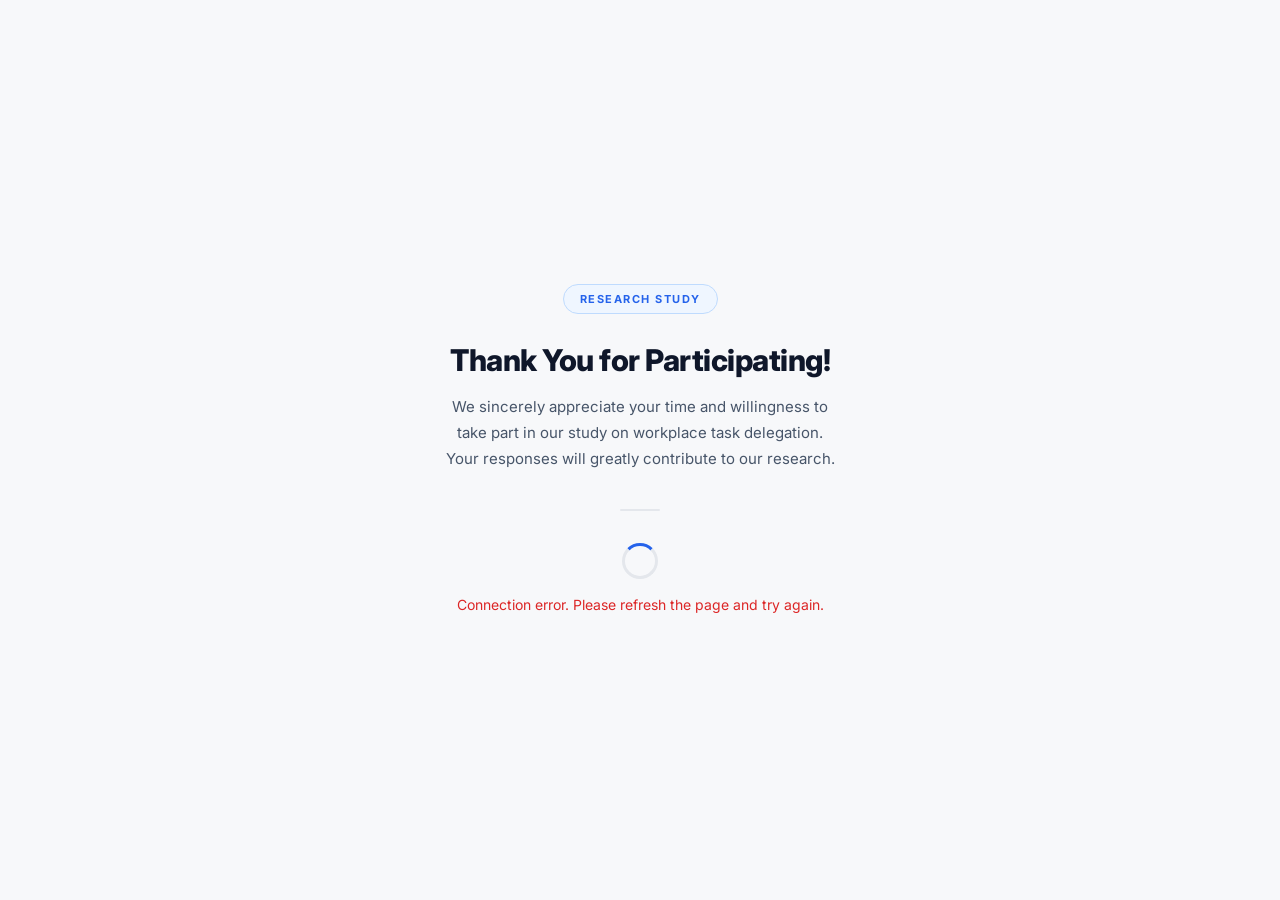
==== index.html @ aa2f0b3f "Add files via upload" ====
<!DOCTYPE html>
<html lang="en">
<head>
  <meta charset="UTF-8">
  <meta name="viewport" content="width=device-width, initial-scale=1.0">
  <title>Welcome — AI Secretary Study</title>
  <link rel="stylesheet" href="css/style.css">
  <style>
    body { min-height: 100vh; display: flex; align-items: center; justify-content: center; }

    .welcome-wrap {
      width: 100%;
      max-width: 520px;
      padding: 48px 24px;
      text-align: center;
    }

    .study-badge {
      display: inline-block;
      background: var(--blue-lt);
      border: 1px solid var(--blue-bd);
      color: var(--blue);
      font-size: 11px;
      font-weight: 700;
      text-transform: uppercase;
      letter-spacing: 1.5px;
      padding: 5px 16px;
      border-radius: 20px;
      margin-bottom: 28px;
    }

    .welcome-title {
      font-size: 30px;
      font-weight: 800;
      color: var(--text);
      letter-spacing: -0.5px;
      line-height: 1.25;
      margin-bottom: 14px;
    }

    .welcome-sub {
      font-size: 15px;
      color: var(--text-md);
      line-height: 1.75;
      max-width: 400px;
      margin: 0 auto 36px;
    }

    .divider { width: 40px; height: 2px; background: var(--border); margin: 32px auto; border-radius: 1px; }

    /* Loading state */
    #state-loading { display: flex; flex-direction: column; align-items: center; gap: 14px; }
    #state-loading.hidden { display: none; }

    .loading-label {
      font-size: 14px;
      color: var(--text-sm);
      animation: blink 1.5s ease infinite;
    }
    @keyframes blink {
      0%, 100% { opacity: 1; }
      50%       { opacity: 0.45; }
    }

    /* Ready state */
    #state-ready { display: none; }
    #state-ready.show { display: block; animation: fadeUp 0.45s ease; }

    .pid-box {
      display: inline-block;
      font-family: monospace;
      font-size: 15px;
      font-weight: 700;
      color: var(--blue);
      background: var(--blue-lt);
      border: 1px solid var(--blue-bd);
      padding: 6px 22px;
      border-radius: var(--r-sm);
      margin: 8px 0 24px;
    }

    .ready-sub {
      font-size: 14px;
      color: var(--text-sm);
      line-height: 1.65;
      margin-bottom: 28px;
    }
  </style>
</head>
<body>
<div class="welcome-wrap">

  <span class="study-badge">Research Study</span>

  <h1 class="welcome-title">Thank You for Participating!</h1>

  <p class="welcome-sub">
    We sincerely appreciate your time and willingness to take part in our study on workplace task delegation.
    Your responses will greatly contribute to our research.
  </p>

  <div class="divider"></div>

  <!-- Loading state (while assigning condition) -->
  <div id="state-loading">
    <div class="spinner"></div>
    <p class="loading-label">Assigning your study condition…</p>
  </div>

  <!-- Ready state (after condition assigned) -->
  <div id="state-ready">
    <p class="text-sm text-muted" style="margin-bottom:4px;">Your Assigned Condition</p>
    <div class="cond-box" id="cond-box" style="
      font-size: 18px;
      font-weight: 700;
      padding: 10px 24px;
      border-radius: var(--r-md);
      margin: 0 auto 24px;
      display: inline-block;
    "></div>

    <p class="text-sm text-muted">Your Participant ID</p>
    <div class="pid-box" id="pid-box">–</div>

    <p class="ready-sub">
      Your study session has been prepared.<br>
      This survey will take approximately <strong style="color:var(--text);">7 minutes</strong> to complete.
    </p>

    <button class="btn btn-primary" style="min-width:220px; min-height:52px; font-size:15px;" onclick="proceed()">
      Begin Survey &nbsp;→
    </button>
    <p class="text-sm text-muted mt-8">By continuing you confirm voluntary, anonymous participation in this research study.</p>
  </div>

</div>

<script src="js/config.js"></script>
<script src="js/app.js"></script>
<script>
  window.addEventListener('DOMContentLoaded', assignCondition);

  async function assignCondition() {
    // Small delay so the loading state is visible
    await new Promise(r => setTimeout(r, 900));

    try {
      // POST to Google Apps Script
      const res = await fetch(window.AppConfig.GOOGLE_SCRIPT_URL, {
        method: 'POST',
        headers: { 'Content-Type': 'text/plain;charset=utf-8' },
        body: JSON.stringify({ action: 'assign' })
      });
      if (!res.ok) throw new Error('Server error');
      const { participant_id, condition } = await res.json();

      saveSurveyData({
        participantId: participant_id,
        condition,
        timestamp: new Date().toISOString(),
        demographics: null,
        scenarios: [],
        postSurvey: null
      });

      // Transition to ready state
      document.getElementById('pid-box').textContent = participant_id;
      
      const condBox = document.getElementById('cond-box');
      if (condition === 1) {
        condBox.textContent = 'AI Secretary';
        condBox.style.color = '#2563EB';
        condBox.style.backgroundColor = '#EFF6FF';
        condBox.style.border = '1px solid #BFDBFE';
      } else {
        condBox.textContent = 'Human Secretary';
        condBox.style.color = '#92400E';
        condBox.style.backgroundColor = '#FFFBEB';
        condBox.style.border = '1px solid #FDE68A';
      }

      document.getElementById('state-loading').classList.add('hidden');
      document.getElementById('state-ready').classList.add('show');

    } catch (err) {
      document.querySelector('.loading-label').style.animation = 'none';
      document.querySelector('.loading-label').textContent =
        'Connection error. Please refresh the page and try again.';
      document.querySelector('.loading-label').style.color = 'var(--red)';
    }
  }

  function proceed() {
    window.location.href = 'intro.html';
  }
</script>
</body>
</html>
---- css/style.css ----
@import url('https://fonts.googleapis.com/css2?family=Inter:wght@300;400;500;600;700;800&display=swap');

/* ── Variables ─────────────────────────────────────────────── */
:root {
  --bg:        #F7F8FA;
  --surface:   #FFFFFF;
  --border:    #E4E7EC;
  --border-md: #CBD5E1;

  --blue:      #2563EB;
  --blue-lt:   #EFF6FF;
  --blue-dk:   #1D4ED8;
  --blue-bd:   #BFDBFE;

  --green:     #16A34A;
  --green-bg:  #F0FDF4;
  --green-bd:  #BBF7D0;

  --red:       #DC2626;
  --red-bg:    #FEF2F2;
  --red-bd:    #FECACA;

  --text:      #0F172A;
  --text-md:   #475569;
  --text-sm:   #64748B;
  --text-xs:   #94A3B8;

  --r-sm:  8px;
  --r:     12px;
  --r-lg:  16px;
  --r-xl:  24px;

  --s-sm:    0 1px 2px rgba(0,0,0,.06);
  --s:       0 1px 3px rgba(0,0,0,.08), 0 1px 2px rgba(0,0,0,.04);
  --s-md:    0 4px 12px rgba(0,0,0,.08);
  --s-lg:    0 8px 30px rgba(0,0,0,.1);
  --s-modal: 0 20px 60px rgba(0,0,0,.18);
}

/* ── Reset ─────────────────────────────────────────────────── */
*, *::before, *::after { margin:0; padding:0; box-sizing:border-box; }
html { scroll-behavior:smooth; }

body {
  font-family: 'Inter', -apple-system, BlinkMacSystemFont, sans-serif;
  background: var(--bg);
  color: var(--text);
  line-height: 1.65;
  -webkit-font-smoothing: antialiased;
  min-height: 100vh;
}

/* ── Layout ────────────────────────────────────────────────── */
.page-wrap {
  min-height: 100vh;
  display: flex;
  flex-direction: column;
  align-items: center;
}

.container {
  width: 100%;
  max-width: 720px;
  padding: 0 24px;
  margin: 0 auto;
}

/* ── Header ────────────────────────────────────────────────── */
.site-header {
  width: 100%;
  background: var(--surface);
  border-bottom: 1px solid var(--border);
  padding: 15px 32px;
  display: flex;
  align-items: center;
  justify-content: space-between;
  position: sticky;
  top: 0;
  z-index: 100;
  box-shadow: var(--s-sm);
}

.logo {
  font-size: 15px;
  font-weight: 700;
  color: var(--blue);
  letter-spacing: -0.2px;
}

.pid-tag {
  font-size: 11.5px;
  font-weight: 500;
  color: var(--text-sm);
  background: var(--bg);
  border: 1px solid var(--border);
  padding: 4px 12px;
  border-radius: 20px;
  font-family: monospace;
}

/* ── Progress ──────────────────────────────────────────────── */
.progress-wrap {
  width: 100%;
  max-width: 720px;
  background: var(--surface);
  border-bottom: 1px solid var(--border);
  padding: 11px 24px;
}

.progress-meta {
  display: flex;
  justify-content: space-between;
  align-items: center;
  margin-bottom: 6px;
}

.progress-label {
  font-size: 11px;
  font-weight: 700;
  color: var(--blue);
  text-transform: uppercase;
  letter-spacing: 0.9px;
}

.progress-step-text {
  font-size: 11px;
  color: var(--text-xs);
}

.progress-track {
  height: 3px;
  background: var(--border);
  border-radius: 2px;
  overflow: hidden;
}

.progress-fill {
  height: 100%;
  background: var(--blue);
  border-radius: 2px;
  transition: width 0.5s ease;
}

/* ── Cards ─────────────────────────────────────────────────── */
.card {
  background: var(--surface);
  border: 1px solid var(--border);
  border-radius: var(--r-lg);
  padding: 28px 32px;
  box-shadow: var(--s);
}

/* ── Typography ────────────────────────────────────────────── */
.page-title {
  font-size: 26px;
  font-weight: 700;
  color: var(--text);
  letter-spacing: -0.4px;
  line-height: 1.3;
}

.page-sub {
  font-size: 15px;
  color: var(--text-md);
  margin-top: 6px;
  line-height: 1.6;
}

.eyebrow {
  display: inline-block;
  font-size: 11px;
  font-weight: 700;
  text-transform: uppercase;
  letter-spacing: 1.4px;
  color: var(--blue);
  margin-bottom: 12px;
}

.tag {
  display: inline-flex;
  align-items: center;
  padding: 4px 12px;
  border-radius: 20px;
  font-size: 12px;
  font-weight: 600;
}
.tag-blue {
  background: var(--blue-lt);
  color: var(--blue);
  border: 1px solid var(--blue-bd);
}

/* ── Buttons ───────────────────────────────────────────────── */
.btn {
  display: inline-flex;
  align-items: center;
  justify-content: center;
  gap: 6px;
  padding: 12px 28px;
  border-radius: var(--r-sm);
  border: none;
  font-family: 'Inter', sans-serif;
  font-size: 14px;
  font-weight: 600;
  cursor: pointer;
  transition: all 0.16s ease;
  text-decoration: none;
}

.btn-primary {
  background: var(--blue);
  color: #fff;
  box-shadow: 0 1px 3px rgba(37,99,235,.25);
}
.btn-primary:hover {
  background: var(--blue-dk);
  transform: translateY(-1px);
  box-shadow: 0 4px 12px rgba(37,99,235,.3);
}
.btn-primary:active { transform: translateY(0); }
.btn-primary:disabled {
  background: var(--border-md);
  color: var(--text-xs);
  cursor: not-allowed;
  transform: none;
  box-shadow: none;
}

.btn-ghost {
  background: transparent;
  border: 1px solid var(--border-md);
  color: var(--text-md);
}
.btn-ghost:hover {
  background: var(--bg);
  border-color: var(--text-xs);
  color: var(--text);
}

/* ── Form: Labels ──────────────────────────────────────────── */
.form-label {
  display: block;
  font-size: 15px;
  font-weight: 600;
  color: var(--text);
  margin-bottom: 12px;
  line-height: 1.5;
}

.qnum { color: var(--blue); font-weight: 700; margin-right: 4px; }

/* ── Radio List ────────────────────────────────────────────── */
.radio-list { display: flex; flex-direction: column; gap: 8px; }

.radio-item {
  display: flex;
  align-items: center;
  gap: 12px;
  padding: 12px 16px;
  background: var(--surface);
  border: 1.5px solid var(--border);
  border-radius: var(--r-sm);
  cursor: pointer;
  transition: all 0.14s ease;
  user-select: none;
  position: relative;
}
.radio-item:hover {
  border-color: #93C5FD;
  background: var(--blue-lt);
}
.radio-item.selected {
  border-color: var(--blue);
  background: var(--blue-lt);
}
.radio-item input[type="radio"] {
  position: absolute;
  opacity: 0;
  pointer-events: none;
}

.radio-dot {
  width: 18px;
  height: 18px;
  border: 2px solid var(--border-md);
  border-radius: 50%;
  flex-shrink: 0;
  display: flex;
  align-items: center;
  justify-content: center;
  transition: all 0.14s;
}
.radio-item.selected .radio-dot {
  border-color: var(--blue);
  background: var(--blue);
}
.radio-item.selected .radio-dot::after {
  content: '';
  width: 6px;
  height: 6px;
  background: white;
  border-radius: 50%;
  display: block;
}
.radio-text {
  font-size: 14px;
  color: var(--text-md);
  transition: color 0.14s;
  line-height: 1.5;
}
.radio-item.selected .radio-text { color: var(--text); font-weight: 500; }

/* ── Text Input ────────────────────────────────────────────── */
.form-input {
  width: 100%;
  padding: 11px 14px;
  border: 1.5px solid var(--border);
  border-radius: var(--r-sm);
  font-family: 'Inter', sans-serif;
  font-size: 14px;
  color: var(--text);
  background: var(--surface);
  outline: none;
  transition: border-color 0.14s, box-shadow 0.14s;
}
.form-input:focus {
  border-color: var(--blue);
  box-shadow: 0 0 0 3px rgba(37,99,235,.1);
}
.form-input::placeholder { color: var(--text-xs); }

/* ── Likert Scale ──────────────────────────────────────────── */
.question-block {
  padding: 20px 0;
  border-bottom: 1px solid var(--border);
}
.question-block:last-child { border-bottom: none; }

.q-text {
  font-size: 14px;
  color: var(--text-md);
  line-height: 1.65;
  margin-bottom: 16px;
}
.q-num {
  font-weight: 700;
  color: var(--blue);
  margin-right: 4px;
}

.likert-row { display: flex; flex-direction: column; gap: 6px; }

.likert-endpoint-labels {
  display: flex;
  justify-content: space-between;
  font-size: 10.5px;
  font-weight: 600;
  color: var(--text-xs);
  text-transform: uppercase;
  letter-spacing: 0.4px;
}

.likert-btns { display: flex; gap: 4px; }

.lk-btn {
  flex: 1;
  aspect-ratio: 1;
  max-width: 50px;
  border: 1.5px solid var(--border);
  background: var(--surface);
  color: var(--text-md);
  border-radius: var(--r-sm);
  font-size: 13px;
  font-weight: 600;
  cursor: pointer;
  transition: all 0.14s ease;
  font-family: 'Inter', sans-serif;
  display: flex;
  align-items: center;
  justify-content: center;
}
.lk-btn:hover {
  border-color: var(--blue);
  color: var(--blue);
  background: var(--blue-lt);
}
.lk-btn.selected {
  background: var(--blue);
  border-color: var(--blue);
  color: white;
  transform: scale(1.1);
  box-shadow: 0 2px 8px rgba(37,99,235,.28);
}

/* ── Yes / No Buttons ──────────────────────────────────────── */
.decision-row {
  display: flex;
  gap: 16px;
  justify-content: center;
  margin-top: 24px;
}

.btn-yes, .btn-no {
  flex: 1;
  max-width: 190px;
  min-height: 72px;
  border-radius: 14px;
  font-family: 'Inter', sans-serif;
  font-size: 20px;
  font-weight: 700;
  cursor: pointer;
  transition: all 0.18s ease;
  display: flex;
  align-items: center;
  justify-content: center;
  gap: 8px;
  border: 2px solid;
}

.btn-yes {
  background: var(--green-bg);
  border-color: var(--green-bd);
  color: var(--green);
}
.btn-yes:hover, .btn-yes.active {
  background: var(--green);
  border-color: var(--green);
  color: white;
  transform: scale(1.04);
  box-shadow: 0 4px 16px rgba(22,163,74,.25);
}
.btn-yes.locked { pointer-events: none; }
.btn-yes.locked:not(.active) { opacity: 0.4; }

.btn-no {
  background: var(--red-bg);
  border-color: var(--red-bd);
  color: var(--red);
}
.btn-no:hover, .btn-no.active {
  background: var(--red);
  border-color: var(--red);
  color: white;
  transform: scale(1.04);
  box-shadow: 0 4px 16px rgba(220,38,38,.25);
}
.btn-no.locked { pointer-events: none; }
.btn-no.locked:not(.active) { opacity: 0.4; }

/* ── Feedback chip ─────────────────────────────────────────── */
.feedback-chip {
  display: none;
  padding: 10px 16px;
  border-radius: var(--r-sm);
  font-size: 13.5px;
  font-weight: 500;
  margin-top: 16px;
  text-align: center;
}
.feedback-chip.yes-chip {
  display: block;
  background: var(--green-bg);
  border: 1px solid var(--green-bd);
  color: var(--green);
}
.feedback-chip.no-chip {
  display: block;
  background: var(--red-bg);
  border: 1px solid var(--red-bd);
  color: var(--red);
}

/* ── Reveal panel ──────────────────────────────────────────── */
.reveal-panel { display: none; }
.reveal-panel.show {
  display: block;
  animation: fadeUp 0.45s ease forwards;
}

/* ── Info box ──────────────────────────────────────────────── */
.info-box {
  background: var(--blue-lt);
  border: 1px solid var(--blue-bd);
  border-radius: var(--r-sm);
  padding: 12px 16px;
  font-size: 13.5px;
  color: var(--blue-dk);
  line-height: 1.6;
}

/* ── Small scenario image (on main page, after modal) ──────── */
.scenario-img-card {
  width: 100%;
  border-radius: var(--r-lg);
  overflow: hidden;
  border: 1px solid var(--border);
  background: #F1F3F5;
  position: relative;
}
.scenario-img-card img {
  width: 100%;
  height: 240px;
  object-fit: cover;
  display: block;
}
.scenario-img-placeholder {
  height: 160px;
  display: flex;
  align-items: center;
  justify-content: center;
  gap: 12px;
  color: var(--text-xs);
  font-size: 13px;
}
.scenario-img-placeholder svg { width: 36px; height: 36px; opacity: 0.3; }

/* ── Fullscreen Overlay ────────────────────────────────────── */
.fs-overlay {
  position: fixed;
  inset: 0;
  z-index: 900;
  background: #111;
  display: flex;
  align-items: center;
  justify-content: center;
  opacity: 1;
  transition: opacity 0.45s ease;
}
.fs-overlay.fade-out { opacity: 0; pointer-events: none; }

.fs-img {
  position: absolute;
  inset: 0;
  width: 100%;
  height: 100%;
  object-fit: contain;
}

.fs-bg-blur {
  position: absolute;
  inset: 0;
  width: 100%;
  height: 100%;
  object-fit: cover;
  filter: blur(24px) brightness(0.3);
  transform: scale(1.05);
}

.fs-placeholder {
  display: flex;
  flex-direction: column;
  align-items: center;
  justify-content: center;
  gap: 16px;
  color: rgba(255,255,255,.45);
  text-align: center;
  padding: 40px;
  position: relative;
  z-index: 2;
}
.fs-placeholder svg { width: 64px; height: 64px; opacity: 0.3; }
.fs-placeholder p { font-size: 15px; }

.fs-badge {
  position: absolute;
  top: 24px;
  left: 24px;
  background: rgba(255,255,255,.12);
  border: 1px solid rgba(255,255,255,.2);
  color: rgba(255,255,255,.9);
  padding: 6px 16px;
  border-radius: 20px;
  font-size: 12.5px;
  font-weight: 600;
  z-index: 2;
  backdrop-filter: blur(4px);
}

.fs-timer-track {
  position: absolute;
  bottom: 0;
  left: 0;
  right: 0;
  height: 4px;
  background: rgba(255,255,255,.15);
  z-index: 2;
}
.fs-timer-bar {
  height: 100%;
  background: #3B82F6;
  width: 100%;
  /* transition applied via JS */
}

.fs-hint {
  position: absolute;
  bottom: 18px;
  left: 50%;
  transform: translateX(-50%);
  color: rgba(255,255,255,.4);
  font-size: 12.5px;
  z-index: 2;
  white-space: nowrap;
  letter-spacing: 0.3px;
}

/* ── Delegation Modal ──────────────────────────────────────── */
.modal-backdrop {
  position: fixed;
  inset: 0;
  z-index: 950;
  background: rgba(0,0,0,.5);
  display: none;
  align-items: center;
  justify-content: center;
  padding: 24px;
  backdrop-filter: blur(3px);
}
.modal-backdrop.show {
  display: flex;
  animation: fadeIn 0.3s ease;
}

.modal-box {
  background: var(--surface);
  border-radius: var(--r-xl);
  padding: 40px 36px;
  max-width: 460px;
  width: 100%;
  box-shadow: var(--s-modal);
  animation: popIn 0.35s cubic-bezier(.34,1.56,.64,1) forwards;
  text-align: center;
}

.modal-scenario-num {
  font-size: 11px;
  font-weight: 700;
  text-transform: uppercase;
  letter-spacing: 1.5px;
  color: var(--blue);
  margin-bottom: 8px;
}

.modal-question {
  font-size: 19px;
  font-weight: 700;
  color: var(--text);
  line-height: 1.45;
  margin-bottom: 6px;
}

.modal-sub {
  font-size: 13px;
  color: var(--text-sm);
  margin-bottom: 2px;
}

/* ── Complete page ─────────────────────────────────────────── */
.check-circle {
  width: 80px;
  height: 80px;
  background: var(--green-bg);
  border: 2px solid var(--green-bd);
  border-radius: 50%;
  display: flex;
  align-items: center;
  justify-content: center;
  margin: 0 auto 24px;
  font-size: 38px;
}

/* ── Utility ───────────────────────────────────────────────── */
.mt-4  { margin-top:  4px; }
.mt-8  { margin-top:  8px; }
.mt-12 { margin-top: 12px; }
.mt-16 { margin-top: 16px; }
.mt-20 { margin-top: 20px; }
.mt-24 { margin-top: 24px; }
.mt-32 { margin-top: 32px; }
.mt-40 { margin-top: 40px; }
.mt-48 { margin-top: 48px; }
.mb-8  { margin-bottom:  8px; }
.mb-16 { margin-bottom: 16px; }
.mb-24 { margin-bottom: 24px; }
.text-center { text-align: center; }
.text-sm  { font-size: 13px; }
.text-muted { color: var(--text-xs); }

/* ── Animations ────────────────────────────────────────────── */
@keyframes fadeUp {
  from { opacity:0; transform:translateY(18px); }
  to   { opacity:1; transform:translateY(0); }
}
@keyframes fadeIn {
  from { opacity:0; }
  to   { opacity:1; }
}
@keyframes popIn {
  from { opacity:0; transform:scale(.9); }
  to   { opacity:1; transform:scale(1); }
}
@keyframes confettiFall {
  from { transform:translateY(-20px) rotate(0deg); opacity:1; }
  to   { transform:translateY(110vh) rotate(720deg); opacity:0; }
}
@keyframes spin {
  to { transform:rotate(360deg); }
}

.anim-up   { animation: fadeUp 0.5s ease forwards; }
.anim-up-1 { animation: fadeUp 0.5s 0.1s ease both; }
.anim-up-2 { animation: fadeUp 0.5s 0.2s ease both; }
.anim-up-3 { animation: fadeUp 0.5s 0.3s ease both; }
.anim-up-4 { animation: fadeUp 0.5s 0.4s ease both; }

/* ── Admin ─────────────────────────────────────────────────── */
.stat-card {
  background: var(--surface);
  border: 1px solid var(--border);
  border-radius: var(--r-lg);
  padding: 20px 24px;
  box-shadow: var(--s);
}
.stat-num {
  font-size: 36px;
  font-weight: 800;
  color: var(--blue);
  line-height: 1;
  margin-bottom: 4px;
}
.stat-label {
  font-size: 11.5px;
  font-weight: 600;
  color: var(--text-sm);
  text-transform: uppercase;
  letter-spacing: 0.6px;
}
.stats-grid {
  display: grid;
  grid-template-columns: repeat(auto-fit, minmax(150px, 1fr));
  gap: 14px;
}

.tab-bar {
  display: flex;
  border-bottom: 2px solid var(--border);
  margin-bottom: 28px;
  overflow-x: auto;
}
.tab-btn {
  padding: 10px 18px;
  background: none;
  border: none;
  border-bottom: 2px solid transparent;
  margin-bottom: -2px;
  font-family: 'Inter', sans-serif;
  font-size: 13.5px;
  font-weight: 500;
  color: var(--text-sm);
  cursor: pointer;
  white-space: nowrap;
  transition: all 0.14s;
}
.tab-btn:hover { color: var(--blue); }
.tab-btn.active { color: var(--blue); border-bottom-color: var(--blue); font-weight: 600; }

.tab-panel { display:none; }
.tab-panel.active { display:block; animation: fadeUp 0.3s ease; }

table { width:100%; border-collapse:collapse; }
th, td { padding:10px 12px; text-align:left; border-bottom:1px solid var(--border); font-size:13px; }
th { font-size:11px; text-transform:uppercase; letter-spacing:.7px; color:var(--text-xs); font-weight:600; background:var(--bg); }
td { color:var(--text-md); }
tr:hover td { background:var(--bg); }
.table-wrap { border:1px solid var(--border); border-radius:var(--r-lg); overflow:auto; }

.img-upload-box {
  border:2px dashed var(--border);
  border-radius:var(--r-sm);
  padding:16px;
  text-align:center;
  background:var(--bg);
  cursor:pointer;
  transition:all 0.14s;
  position:relative;
  overflow:hidden;
}
.img-upload-box:hover { border-color:var(--blue); background:var(--blue-lt); }
.img-upload-box input[type="file"] { position:absolute; inset:0; opacity:0; cursor:pointer; }

.alert-ok {
  background:var(--green-bg); border:1px solid var(--green-bd); color:var(--green);
  padding:10px 16px; border-radius:var(--r-sm); font-size:13px; margin-top:12px; display:none;
}
.alert-ok.show { display:block; animation:fadeUp .3s ease; }
.alert-err {
  background:var(--red-bg); border:1px solid var(--red-bd); color:var(--red);
  padding:10px 16px; border-radius:var(--r-sm); font-size:13px; margin-top:12px; display:none;
}
.alert-err.show { display:block; }

.danger-zone { border:1px solid var(--red-bd); border-radius:var(--r-lg); padding:20px 24px; background:var(--red-bg); }
.btn-danger {
  background:white; border:1px solid var(--red-bd); color:var(--red);
  padding:9px 20px; border-radius:var(--r-sm); font-family:'Inter',sans-serif;
  font-size:13px; font-weight:600; cursor:pointer; margin-top:12px; transition:all .14s;
}
.btn-danger:hover { background:var(--red); color:white; }

.spinner {
  width:36px; height:36px;
  border:3px solid var(--border); border-top-color:var(--blue);
  border-radius:50%; animation:spin .8s linear infinite; margin:0 auto;
}

/* ── Responsive ────────────────────────────────────────────── */
@media (max-width:600px) {
  .card { padding:20px 16px; }
  .page-title { font-size:22px; }
  .decision-row { gap:10px; }
  .btn-yes,.btn-no { font-size:18px; min-height:64px; }
  .lk-btn { font-size:12px; }
  .likert-btns { gap:3px; }
  .modal-box { padding:28px 20px; }
  .modal-question { font-size:17px; }
  .site-header { padding:13px 18px; }
}
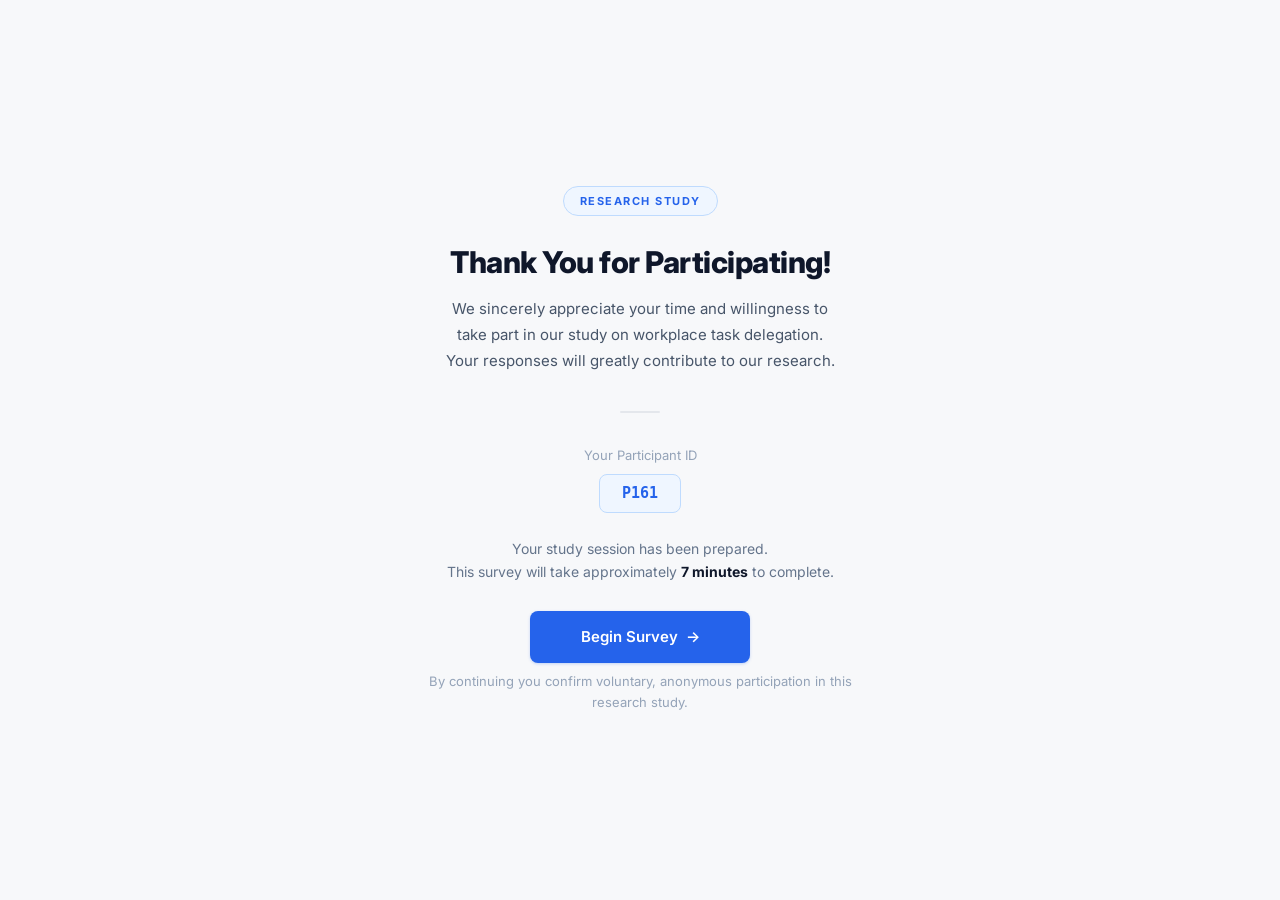
==== commit c0123a79: "Instant condition assignment with fast timeout fallback" ====
--- a/index.html
+++ b/index.html
@@ -3,7 +3,7 @@
 <head>
   <meta charset="UTF-8">
   <meta name="viewport" content="width=device-width, initial-scale=1.0">
-  <title>Welcome — AI Secretary Study</title>
+  <title>Welcome &mdash; AI Secretary Study</title>
   <link rel="stylesheet" href="css/style.css">
   <style>
     body { min-height: 100vh; display: flex; align-items: center; justify-content: center; }
@@ -101,26 +101,16 @@
 
   <div class="divider"></div>
 
-  <!-- Loading state (while assigning condition) -->
+  <!-- Loading state -->
   <div id="state-loading">
     <div class="spinner"></div>
-    <p class="loading-label">Assigning your study condition…</p>
+    <p class="loading-label">Preparing your study session&hellip;</p>
   </div>
 
-  <!-- Ready state (after condition assigned) -->
+  <!-- Ready state (after session prepared) -->
   <div id="state-ready">
-    <p class="text-sm text-muted" style="margin-bottom:4px;">Your Assigned Condition</p>
-    <div class="cond-box" id="cond-box" style="
-      font-size: 18px;
-      font-weight: 700;
-      padding: 10px 24px;
-      border-radius: var(--r-md);
-      margin: 0 auto 24px;
-      display: inline-block;
-    "></div>
-
     <p class="text-sm text-muted">Your Participant ID</p>
-    <div class="pid-box" id="pid-box">–</div>
+    <div class="pid-box" id="pid-box">&ndash;</div>
 
     <p class="ready-sub">
       Your study session has been prepared.<br>
@@ -128,7 +118,7 @@
     </p>
 
     <button class="btn btn-primary" style="min-width:220px; min-height:52px; font-size:15px;" onclick="proceed()">
-      Begin Survey &nbsp;→
+      Begin Survey &nbsp;&rarr;
     </button>
     <p class="text-sm text-muted mt-8">By continuing you confirm voluntary, anonymous participation in this research study.</p>
   </div>
@@ -140,54 +130,93 @@
 <script>
   window.addEventListener('DOMContentLoaded', assignCondition);
 
+  function generateLocalAssignment() {
+    const randomCell = Math.floor(Math.random() * 8); // 8 counterbalanced cells
+    const assignedGroup = (randomCell % 4) + 1;
+    const scenarioId = assignedGroup;
+    const orderType = (randomCell < 4) ? 'AI_FIRST' : 'HUMAN_FIRST';
+    const round1Cond = (orderType === 'AI_FIRST') ? 1 : 2;
+    const round2Cond = (orderType === 'AI_FIRST') ? 2 : 1;
+    const taskType = (assignedGroup <= 2) ? 'Analytical' : 'Socio-emotional';
+    const infoSensitivity = (assignedGroup === 1 || assignedGroup === 3) ? 'High' : 'Low';
+    
+    // Generate clean 3-digit random participant ID
+    const pid = 'P' + Math.floor(100 + Math.random() * 900);
+
+    return {
+      participant_id: pid,
+      assigned_group: assignedGroup,
+      scenario_id: scenarioId,
+      task_type: taskType,
+      info_sensitivity: infoSensitivity,
+      order_type: orderType,
+      round1_condition: round1Cond,
+      round2_condition: round2Cond
+    };
+  }
+
   async function assignCondition() {
-    // Small delay so the loading state is visible
-    await new Promise(r => setTimeout(r, 900));
-
+    let assigned = null;
+
+    // Try fetching from server with a fast 1.5s timeout
     try {
-      // POST to Google Apps Script
+      const controller = new AbortController();
+      const timeoutId = setTimeout(function() { controller.abort(); }, 1500);
+
       const res = await fetch(window.AppConfig.GOOGLE_SCRIPT_URL, {
         method: 'POST',
         headers: { 'Content-Type': 'text/plain;charset=utf-8' },
-        body: JSON.stringify({ action: 'assign' })
+        body: JSON.stringify({ action: 'assign' }),
+        signal: controller.signal
       });
-      if (!res.ok) throw new Error('Server error');
-      const { participant_id, condition } = await res.json();
-
-      saveSurveyData({
-        participantId: participant_id,
-        condition,
-        timestamp: new Date().toISOString(),
-        demographics: null,
-        scenarios: [],
-        postSurvey: null
-      });
-
-      // Transition to ready state
-      document.getElementById('pid-box').textContent = participant_id;
-      
-      const condBox = document.getElementById('cond-box');
-      if (condition === 1) {
-        condBox.textContent = 'AI Secretary';
-        condBox.style.color = '#2563EB';
-        condBox.style.backgroundColor = '#EFF6FF';
-        condBox.style.border = '1px solid #BFDBFE';
-      } else {
-        condBox.textContent = 'Human Secretary';
-        condBox.style.color = '#92400E';
-        condBox.style.backgroundColor = '#FFFBEB';
-        condBox.style.border = '1px solid #FDE68A';
+      clearTimeout(timeoutId);
+
+      if (res.ok) {
+        const json = await res.json();
+        if (json && json.ok && json.participant_id) {
+          assigned = json;
+        }
       }
-
-      document.getElementById('state-loading').classList.add('hidden');
-      document.getElementById('state-ready').classList.add('show');
-
-    } catch (err) {
-      document.querySelector('.loading-label').style.animation = 'none';
-      document.querySelector('.loading-label').textContent =
-        'Connection error. Please refresh the page and try again.';
-      document.querySelector('.loading-label').style.color = 'var(--red)';
-    }
+    } catch (e) {
+      // Server timed out or cold start — seamlessly proceed with local assignment
+    }
+
+    if (!assigned) {
+      assigned = generateLocalAssignment();
+    }
+
+    const pid = assigned.participant_id;
+    const assignedGroup = assigned.assigned_group || 1;
+    const scenarioId = assigned.scenario_id || assignedGroup;
+    const taskType = assigned.task_type || (assignedGroup <= 2 ? 'Analytical' : 'Socio-emotional');
+    const infoSensitivity = assigned.info_sensitivity || ((assignedGroup === 1 || assignedGroup === 3) ? 'High' : 'Low');
+    const orderType = assigned.order_type || 'AI_FIRST';
+    const round1Cond = assigned.round1_condition || (orderType === 'AI_FIRST' ? 1 : 2);
+    const round2Cond = assigned.round2_condition || (orderType === 'AI_FIRST' ? 2 : 1);
+
+    saveSurveyData({
+      participantId: pid,
+      assignedGroup: assignedGroup,
+      scenarioId: scenarioId,
+      taskType: taskType,
+      infoSensitivity: infoSensitivity,
+      orderType: orderType,
+      round1Condition: round1Cond,
+      round2Condition: round2Cond,
+      condition: round1Cond, // for backwards compatibility
+      timestamp: new Date().toISOString(),
+      demographics: null,
+      round1Evaluation: null,
+      round2Evaluation: null,
+      aiEvaluation: null,
+      humanEvaluation: null,
+      postSurvey: null
+    });
+
+    // Transition to ready state immediately
+    document.getElementById('pid-box').textContent = pid;
+    document.getElementById('state-loading').classList.add('hidden');
+    document.getElementById('state-ready').classList.add('show');
   }
 
   function proceed() {
--- a/css/style.css
+++ b/css/style.css
@@ -1,6 +1,6 @@
 @import url('https://fonts.googleapis.com/css2?family=Inter:wght@300;400;500;600;700;800&display=swap');
 
-/* ── Variables ─────────────────────────────────────────────── */
+/* -- Variables ----------------------------------------------- */
 :root {
   --bg:        #F7F8FA;
   --surface:   #FFFFFF;
@@ -37,7 +37,7 @@
   --s-modal: 0 20px 60px rgba(0,0,0,.18);
 }
 
-/* ── Reset ─────────────────────────────────────────────────── */
+/* -- Reset --------------------------------------------------- */
 *, *::before, *::after { margin:0; padding:0; box-sizing:border-box; }
 html { scroll-behavior:smooth; }
 
@@ -50,7 +50,7 @@
   min-height: 100vh;
 }
 
-/* ── Layout ────────────────────────────────────────────────── */
+/* -- Layout -------------------------------------------------- */
 .page-wrap {
   min-height: 100vh;
   display: flex;
@@ -65,7 +65,7 @@
   margin: 0 auto;
 }
 
-/* ── Header ────────────────────────────────────────────────── */
+/* -- Header -------------------------------------------------- */
 .site-header {
   width: 100%;
   background: var(--surface);
@@ -98,7 +98,7 @@
   font-family: monospace;
 }
 
-/* ── Progress ──────────────────────────────────────────────── */
+/* -- Progress ------------------------------------------------ */
 .progress-wrap {
   width: 100%;
   max-width: 720px;
@@ -141,7 +141,7 @@
   transition: width 0.5s ease;
 }
 
-/* ── Cards ─────────────────────────────────────────────────── */
+/* -- Cards --------------------------------------------------- */
 .card {
   background: var(--surface);
   border: 1px solid var(--border);
@@ -150,7 +150,7 @@
   box-shadow: var(--s);
 }
 
-/* ── Typography ────────────────────────────────────────────── */
+/* -- Typography ---------------------------------------------- */
 .page-title {
   font-size: 26px;
   font-weight: 700;
@@ -190,7 +190,7 @@
   border: 1px solid var(--blue-bd);
 }
 
-/* ── Buttons ───────────────────────────────────────────────── */
+/* -- Buttons ------------------------------------------------- */
 .btn {
   display: inline-flex;
   align-items: center;
@@ -237,7 +237,7 @@
   color: var(--text);
 }
 
-/* ── Form: Labels ──────────────────────────────────────────── */
+/* -- Form: Labels -------------------------------------------- */
 .form-label {
   display: block;
   font-size: 15px;
@@ -249,7 +249,7 @@
 
 .qnum { color: var(--blue); font-weight: 700; margin-right: 4px; }
 
-/* ── Radio List ────────────────────────────────────────────── */
+/* -- Radio List ---------------------------------------------- */
 .radio-list { display: flex; flex-direction: column; gap: 8px; }
 
 .radio-item {
@@ -310,7 +310,7 @@
 }
 .radio-item.selected .radio-text { color: var(--text); font-weight: 500; }
 
-/* ── Text Input ────────────────────────────────────────────── */
+/* -- Text Input ---------------------------------------------- */
 .form-input {
   width: 100%;
   padding: 11px 14px;
@@ -329,7 +329,7 @@
 }
 .form-input::placeholder { color: var(--text-xs); }
 
-/* ── Likert Scale ──────────────────────────────────────────── */
+/* -- Likert Scale -------------------------------------------- */
 .question-block {
   padding: 20px 0;
   border-bottom: 1px solid var(--border);
@@ -348,51 +348,67 @@
   margin-right: 4px;
 }
 
-.likert-row { display: flex; flex-direction: column; gap: 6px; }
+.likert-row, .likert-wrapper {
+  display: flex;
+  flex-direction: column;
+  gap: 8px;
+  max-width: 520px;
+  width: 100%;
+  margin: 14px auto 6px auto;
+}
 
 .likert-endpoint-labels {
   display: flex;
   justify-content: space-between;
-  font-size: 10.5px;
+  align-items: center;
+  font-size: 11px;
   font-weight: 600;
   color: var(--text-xs);
   text-transform: uppercase;
   letter-spacing: 0.4px;
-}
-
-.likert-btns { display: flex; gap: 4px; }
-
-.lk-btn {
+  padding: 0 4px;
+}
+
+.likert-btns, .likert-buttons {
+  display: flex;
+  justify-content: space-between;
+  gap: 8px;
+  width: 100%;
+}
+
+.lk-btn, .likert-btn {
   flex: 1;
-  aspect-ratio: 1;
-  max-width: 50px;
+  height: 44px;
+  min-width: 0;
   border: 1.5px solid var(--border);
   background: var(--surface);
   color: var(--text-md);
   border-radius: var(--r-sm);
-  font-size: 13px;
+  font-size: 14px;
   font-weight: 600;
   cursor: pointer;
-  transition: all 0.14s ease;
+  transition: all 0.15s ease;
   font-family: 'Inter', sans-serif;
   display: flex;
   align-items: center;
   justify-content: center;
 }
-.lk-btn:hover {
+.lk-btn:hover, .likert-btn:hover {
   border-color: var(--blue);
   color: var(--blue);
   background: var(--blue-lt);
 }
-.lk-btn.selected {
+.lk-btn.selected, .likert-btn.selected {
+  position: relative;
+  z-index: 1;
   background: var(--blue);
   border-color: var(--blue);
   color: white;
-  transform: scale(1.1);
-  box-shadow: 0 2px 8px rgba(37,99,235,.28);
-}
-
-/* ── Yes / No Buttons ──────────────────────────────────────── */
+  transform: translateY(-2px);
+  box-shadow: 0 4px 12px rgba(37,99,235,.28);
+}
+
+/* -- Yes / No Buttons ---------------------------------------- */
 .decision-row {
   display: flex;
   gap: 16px;
@@ -447,7 +463,7 @@
 .btn-no.locked { pointer-events: none; }
 .btn-no.locked:not(.active) { opacity: 0.4; }
 
-/* ── Feedback chip ─────────────────────────────────────────── */
+/* -- Feedback chip ------------------------------------------- */
 .feedback-chip {
   display: none;
   padding: 10px 16px;
@@ -470,14 +486,14 @@
   color: var(--red);
 }
 
-/* ── Reveal panel ──────────────────────────────────────────── */
+/* -- Reveal panel -------------------------------------------- */
 .reveal-panel { display: none; }
 .reveal-panel.show {
   display: block;
   animation: fadeUp 0.45s ease forwards;
 }
 
-/* ── Info box ──────────────────────────────────────────────── */
+/* -- Info box ------------------------------------------------ */
 .info-box {
   background: var(--blue-lt);
   border: 1px solid var(--blue-bd);
@@ -488,7 +504,7 @@
   line-height: 1.6;
 }
 
-/* ── Small scenario image (on main page, after modal) ──────── */
+/* -- Small scenario image (on main page, after modal) -------- */
 .scenario-img-card {
   width: 100%;
   border-radius: var(--r-lg);
@@ -514,7 +530,7 @@
 }
 .scenario-img-placeholder svg { width: 36px; height: 36px; opacity: 0.3; }
 
-/* ── Fullscreen Overlay ────────────────────────────────────── */
+/* -- Fullscreen Overlay -------------------------------------- */
 .fs-overlay {
   position: fixed;
   inset: 0;
@@ -604,7 +620,7 @@
   letter-spacing: 0.3px;
 }
 
-/* ── Delegation Modal ──────────────────────────────────────── */
+/* -- Delegation Modal ---------------------------------------- */
 .modal-backdrop {
   position: fixed;
   inset: 0;
@@ -655,7 +671,7 @@
   margin-bottom: 2px;
 }
 
-/* ── Complete page ─────────────────────────────────────────── */
+/* -- Complete page ------------------------------------------- */
 .check-circle {
   width: 80px;
   height: 80px;
@@ -669,7 +685,7 @@
   font-size: 38px;
 }
 
-/* ── Utility ───────────────────────────────────────────────── */
+/* -- Utility ------------------------------------------------- */
 .mt-4  { margin-top:  4px; }
 .mt-8  { margin-top:  8px; }
 .mt-12 { margin-top: 12px; }
@@ -686,7 +702,7 @@
 .text-sm  { font-size: 13px; }
 .text-muted { color: var(--text-xs); }
 
-/* ── Animations ────────────────────────────────────────────── */
+/* -- Animations ---------------------------------------------- */
 @keyframes fadeUp {
   from { opacity:0; transform:translateY(18px); }
   to   { opacity:1; transform:translateY(0); }
@@ -713,7 +729,7 @@
 .anim-up-3 { animation: fadeUp 0.5s 0.3s ease both; }
 .anim-up-4 { animation: fadeUp 0.5s 0.4s ease both; }
 
-/* ── Admin ─────────────────────────────────────────────────── */
+/* -- Admin --------------------------------------------------- */
 .stat-card {
   background: var(--surface);
   border: 1px solid var(--border);
@@ -813,14 +829,15 @@
   border-radius:50%; animation:spin .8s linear infinite; margin:0 auto;
 }
 
-/* ── Responsive ────────────────────────────────────────────── */
+/* -- Responsive ---------------------------------------------- */
 @media (max-width:600px) {
   .card { padding:20px 16px; }
   .page-title { font-size:22px; }
   .decision-row { gap:10px; }
   .btn-yes,.btn-no { font-size:18px; min-height:64px; }
-  .lk-btn { font-size:12px; }
-  .likert-btns { gap:3px; }
+  .lk-btn, .likert-btn { font-size:12px; height: 38px; }
+  .likert-btns, .likert-buttons { gap:4px; }
+  .likert-endpoint-labels { font-size: 9.5px; }
   .modal-box { padding:28px 20px; }
   .modal-question { font-size:17px; }
   .site-header { padding:13px 18px; }
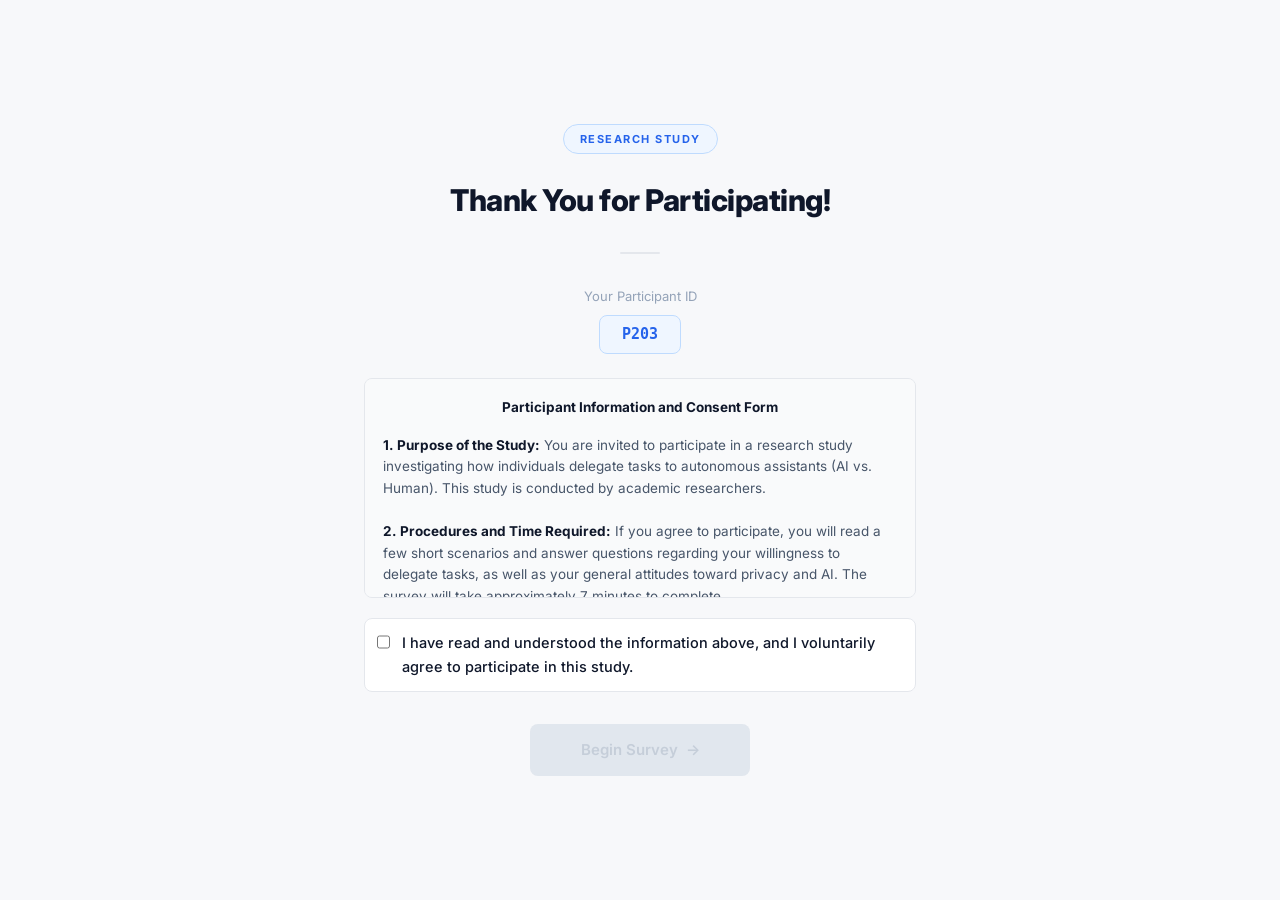
==== commit d0cd9ea5: "Update index.html with IRB consent form and mandatory checkbox" ====
--- a/index.html
+++ b/index.html
@@ -10,7 +10,7 @@
 
     .welcome-wrap {
       width: 100%;
-      max-width: 520px;
+      max-width: 600px; /* Slightly wider for the consent box */
       padding: 48px 24px;
       text-align: center;
     }
@@ -38,14 +38,6 @@
       margin-bottom: 14px;
     }
 
-    .welcome-sub {
-      font-size: 15px;
-      color: var(--text-md);
-      line-height: 1.75;
-      max-width: 400px;
-      margin: 0 auto 36px;
-    }
-
     .divider { width: 40px; height: 2px; background: var(--border); margin: 32px auto; border-radius: 1px; }
 
     /* Loading state */
@@ -79,11 +71,49 @@
       margin: 8px 0 24px;
     }
 
-    .ready-sub {
-      font-size: 14px;
-      color: var(--text-sm);
-      line-height: 1.65;
-      margin-bottom: 28px;
+    .consent-box {
+      text-align: left;
+      font-size: 13.5px;
+      line-height: 1.6;
+      height: 220px;
+      overflow-y: auto;
+      padding: 18px;
+      border: 1px solid var(--border);
+      border-radius: 8px;
+      background: #f9fafb;
+      margin-bottom: 20px;
+      color: var(--text-md);
+    }
+    .consent-box strong { color: var(--text); }
+    
+    .checkbox-wrap {
+      display: flex;
+      align-items: flex-start;
+      gap: 12px;
+      text-align: left;
+      font-size: 14.5px;
+      font-weight: 500;
+      color: var(--text);
+      cursor: pointer;
+      margin-bottom: 32px;
+      padding: 12px;
+      background: white;
+      border: 1px solid var(--border);
+      border-radius: 8px;
+      transition: all 0.2s;
+    }
+    .checkbox-wrap:hover { border-color: var(--blue-bd); background: var(--blue-lt); }
+    
+    input[type="checkbox"] {
+      width: 18px;
+      height: 18px;
+      margin-top: 2px;
+      cursor: pointer;
+    }
+
+    #btn-proceed:disabled {
+      opacity: 0.5;
+      cursor: not-allowed;
     }
   </style>
 </head>
@@ -91,14 +121,7 @@
 <div class="welcome-wrap">
 
   <span class="study-badge">Research Study</span>
-
   <h1 class="welcome-title">Thank You for Participating!</h1>
-
-  <p class="welcome-sub">
-    We sincerely appreciate your time and willingness to take part in our study on workplace task delegation.
-    Your responses will greatly contribute to our research.
-  </p>
-
   <div class="divider"></div>
 
   <!-- Loading state -->
@@ -112,15 +135,26 @@
     <p class="text-sm text-muted">Your Participant ID</p>
     <div class="pid-box" id="pid-box">&ndash;</div>
 
-    <p class="ready-sub">
-      Your study session has been prepared.<br>
-      This survey will take approximately <strong style="color:var(--text);">7 minutes</strong> to complete.
-    </p>
-
-    <button class="btn btn-primary" style="min-width:220px; min-height:52px; font-size:15px;" onclick="proceed()">
+    <!-- Consent Form Box -->
+    <div class="consent-box">
+      <div style="text-align:center; margin-bottom:16px;">
+        <strong>Participant Information and Consent Form</strong>
+      </div>
+      <strong>1. Purpose of the Study:</strong> You are invited to participate in a research study investigating how individuals delegate tasks to autonomous assistants (AI vs. Human). This study is conducted by academic researchers.<br><br>
+      <strong>2. Procedures and Time Required:</strong> If you agree to participate, you will read a few short scenarios and answer questions regarding your willingness to delegate tasks, as well as your general attitudes toward privacy and AI. The survey will take approximately 7 minutes to complete.<br><br>
+      <strong>3. Risks and Benefits:</strong> There are no known physical or psychological risks associated with this study. While there is no direct benefit to you, your participation will contribute to understanding human-computer interaction and AI proxy design.<br><br>
+      <strong>4. Confidentiality:</strong> Your participation is completely anonymous. We will not collect any personally identifiable information (e.g., name, email, IP address). Your anonymous responses will be stored securely and used exclusively for academic research purposes.<br><br>
+      <strong>5. Voluntary Participation & Withdrawal:</strong> Your participation is entirely voluntary. You may choose not to participate or withdraw from the study at any time without any penalty or loss of compensation.
+    </div>
+
+    <label class="checkbox-wrap">
+      <input type="checkbox" id="consent-check" onchange="toggleProceedBtn()">
+      <span>I have read and understood the information above, and I voluntarily agree to participate in this study.</span>
+    </label>
+
+    <button class="btn btn-primary" id="btn-proceed" style="min-width:220px; min-height:52px; font-size:15px;" onclick="proceed()" disabled>
       Begin Survey &nbsp;&rarr;
     </button>
-    <p class="text-sm text-muted mt-8">By continuing you confirm voluntary, anonymous participation in this research study.</p>
   </div>
 
 </div>
@@ -129,6 +163,11 @@
 <script src="js/app.js"></script>
 <script>
   window.addEventListener('DOMContentLoaded', assignCondition);
+
+  function toggleProceedBtn() {
+    const isChecked = document.getElementById('consent-check').checked;
+    document.getElementById('btn-proceed').disabled = !isChecked;
+  }
 
   function generateLocalAssignment() {
     const randomCell = Math.floor(Math.random() * 8); // 8 counterbalanced cells
@@ -178,7 +217,7 @@
         }
       }
     } catch (e) {
-      // Server timed out or cold start — seamlessly proceed with local assignment
+      // Server timed out or cold start ??seamlessly proceed with local assignment
     }
 
     if (!assigned) {
@@ -220,6 +259,7 @@
   }
 
   function proceed() {
+    if(!document.getElementById('consent-check').checked) return;
     window.location.href = 'intro.html';
   }
 </script>
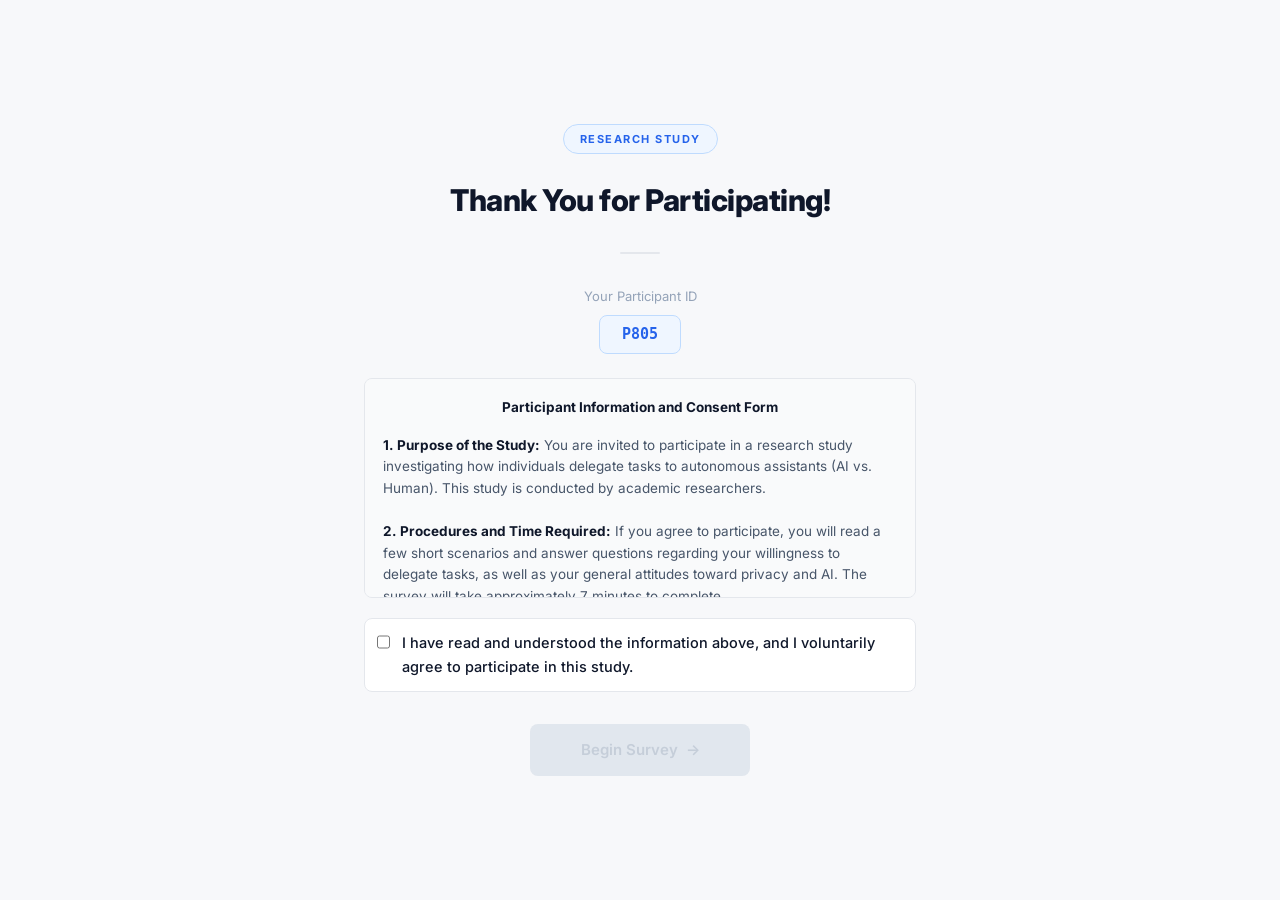
==== commit b75fca0e: "Add data quality and compensation notice" ====
--- a/index.html
+++ b/index.html
@@ -144,7 +144,8 @@
       <strong>2. Procedures and Time Required:</strong> If you agree to participate, you will read a few short scenarios and answer questions regarding your willingness to delegate tasks, as well as your general attitudes toward privacy and AI. The survey will take approximately 7 minutes to complete.<br><br>
       <strong>3. Risks and Benefits:</strong> There are no known physical or psychological risks associated with this study. While there is no direct benefit to you, your participation will contribute to understanding human-computer interaction and AI proxy design.<br><br>
       <strong>4. Confidentiality:</strong> Your participation is completely anonymous. We will not collect any personally identifiable information (e.g., name, email, IP address). Your anonymous responses will be stored securely and used exclusively for academic research purposes.<br><br>
-      <strong>5. Voluntary Participation & Withdrawal:</strong> Your participation is entirely voluntary. You may choose not to participate or withdraw from the study at any time without any penalty or loss of compensation.
+      <strong>5. Voluntary Participation & Withdrawal:</strong> Your participation is entirely voluntary. You may choose not to participate or withdraw from the study at any time without any penalty or loss of compensation.<br><br>
+      <strong>6. Data Quality & Compensation Notice:</strong> Total completion time is automatically recorded. Submissions completed unrealistically fast (speeding through without reading) or those with failed attention checks may be rejected, and compensation will not be awarded.
     </div>
 
     <label class="checkbox-wrap">
